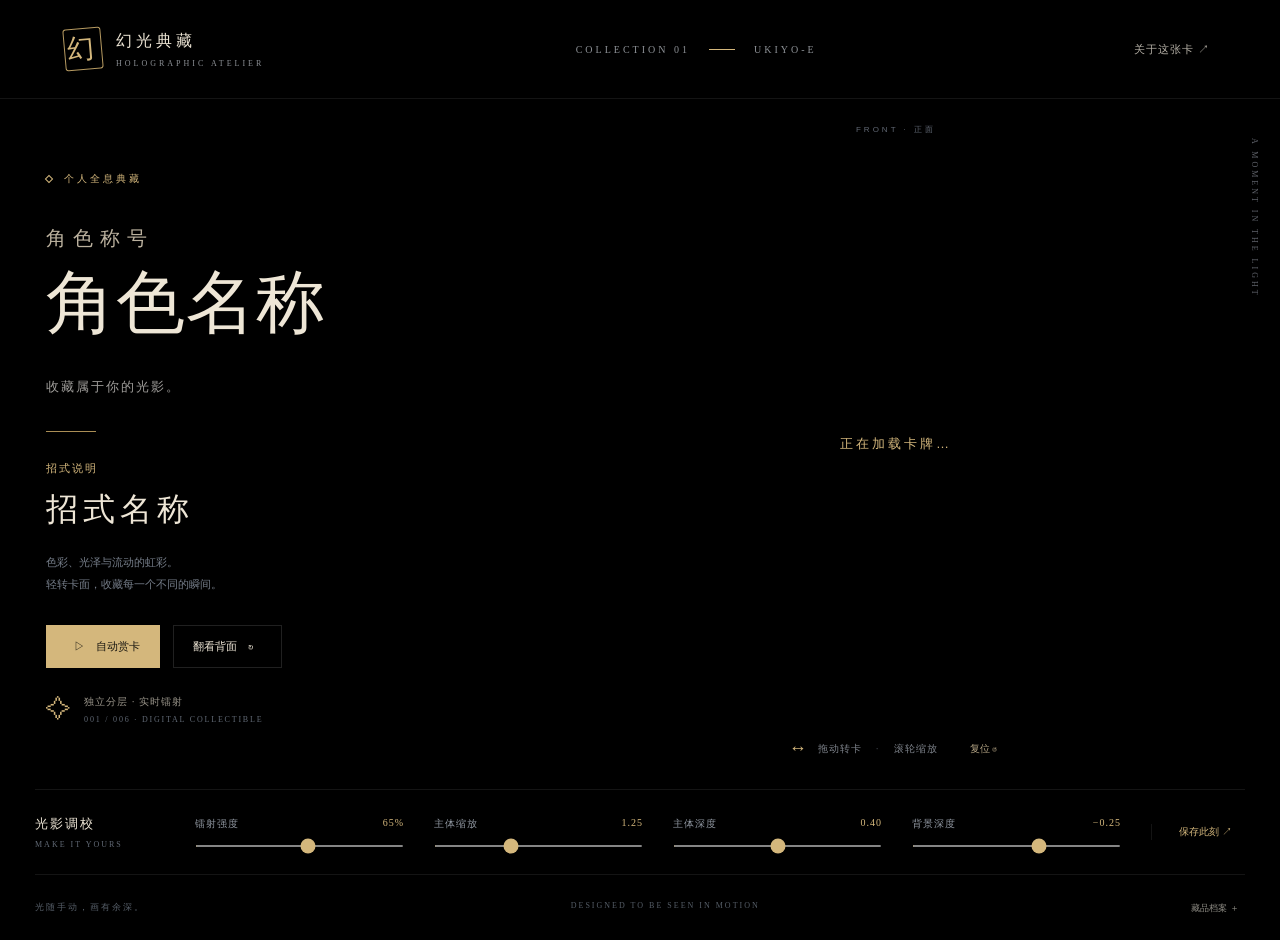
==== web/index.html @ aa16ed43 "Redesign im.kimx.info as holographic card" ====
<!doctype html>
<html lang="zh-CN">
<head><meta charset="utf-8"><meta name="viewport" content="width=device-width,initial-scale=1"><meta name="theme-color" content="#090d13"><title>幻光典藏 · 交互卡牌</title><link rel="stylesheet" href="./style.css"><script type="importmap">{"imports":{"three":"./node_modules/three/build/three.module.js","three/addons/":"./node_modules/three/examples/jsm/"}}</script></head>
<body>
<header><a class="brand" href="./" aria-label="幻光典藏首页"><span class="seal">幻</span><span>幻光典藏<small>HOLOGRAPHIC ATELIER</small></span></a><span class="edition">COLLECTION 01 <i></i> UKIYO-E</span><button id="soundless" class="top-note" type="button">关于这张卡 ↗</button></header>
<main>
<section class="story"><p class="eyebrow"><span></span><span id="collection">个人全息典藏</span></p><p id="subtitle" class="subheading">角色称号</p><h1 id="card-title">角色名称</h1><p id="description" class="description">收藏属于你的光影。</p><div class="rule"></div><p id="tagline" class="technique-label">招式说明</p><h2 id="technique">招式名称</h2><p class="craft">色彩、光泽与流动的虹彩。<br>轻转卡面，收藏每一个不同的瞬间。</p><div class="actions"><button id="auto" class="primary" type="button" aria-pressed="false"><span>▷</span> 自动赏卡</button><button id="flip" type="button">翻看背面 <span>↻</span></button></div><div class="collectible"><span>✧</span><div>独立分层 · 实时镭射<small id="edition">001 / 006 · DIGITAL COLLECTIBLE</small></div></div></section>
<section class="display" aria-label="交互式全息卡牌"><div class="orbit orbit-one"></div><div class="orbit orbit-two"></div><span class="display-label">A MOMENT IN THE LIGHT</span><div id="stage" tabindex="0" role="img" aria-label="可交互三维卡牌。拖动旋转，方向键微调，F 翻面，R 复位。"><div id="loading" role="status">正在加载卡牌…</div></div><div class="stage-hint"><span>↔</span> 拖动转卡 <b>·</b> 滚轮缩放 <button id="reset" type="button" aria-label="恢复默认视角">复位 ↺</button></div><p id="view-label" class="view-label">FRONT · 正面</p></section>
</main>
<section class="controls" aria-label="卡牌效果控制"><div class="control-heading"><span>光影调校</span><small>MAKE IT YOURS</small></div><label>镭射强度 <output id="foil-value">65%</output><input id="foil" type="range" min="0" max="1.2" step="0.01" value="0.65"></label><label>主体缩放 <output id="scale-value">1.25</output><input id="scale" type="range" min="1" max="1.7" step="0.01" value="1.25"></label><label>主体深度 <output id="depth-value">0.40</output><input id="depth" type="range" min="0" max="0.8" step="0.01" value="0.4"></label><label>背景深度 <output id="bg-depth-value">−0.25</output><input id="bg-depth" type="range" min="-0.65" max="0" step="0.01" value="-0.25"></label><button id="save" class="save" type="button">保存此刻 ↗</button></section>
<footer><span>光随手动，画有余深。</span><span>DESIGNED TO BE SEEN IN MOTION</span><button id="details" type="button">藏品档案 ＋</button></footer>
<dialog id="about"><button class="close" type="button" aria-label="关闭">×</button><p class="eyebrow">COLLECTIBLE NOTES</p><h2>一张卡，不止一个角度。</h2><p>卡牌模型从 Blender 导出。主体、文字、背景和线描分别参与实时合成，让光泽和景深随视角变化。</p><p>拖动或方向键转动；F 翻面；R 复位。滑杆调整只影响当前预览，刷新后恢复默认值。</p><p class="fine">网页使用实时材质重建镭射效果，与 Blender 离线渲染会有细节差异。</p></dialog>
<script type="module" src="./app.js"></script>
</body></html>
---- web/style.css ----
@charset "UTF-8";
:root{--bg:#000000;--panel:#0f141b;--gold:#d4b77c;--ink:#eee6d6;--muted:#8d9196;--line:#ffffff14;color-scheme:dark;font-family:"Microsoft YaHei","PingFang SC",sans-serif;font-synthesis:none}*{box-sizing:border-box}body{margin:0;background:var(--bg);color:var(--ink)}button,a,input{-webkit-tap-highlight-color:transparent}button{font:inherit;color:inherit;cursor:pointer}button:focus-visible,a:focus-visible,#stage:focus-visible{outline:2px solid var(--gold);outline-offset:6px}button{background:none;border:0}header{height:99px;max-width:1460px;margin:auto;padding:0 5%;display:flex;align-items:center;justify-content:space-between;border-bottom:1px solid var(--line)}.brand{display:flex;align-items:center;gap:14px;text-decoration:none;color:var(--ink);letter-spacing:4px;font-size:16px}.brand small{display:block;font:8px Georgia,serif;letter-spacing:3px;margin-top:7px;color:var(--muted)}.seal{border:1px solid #b69a61;display:grid;place-items:center;width:38px;height:42px;font:27px "KaiTi","STKaiti",serif;color:var(--gold);border-radius:3px;transform:rotate(-5deg)}.edition{font:10px Georgia,serif;letter-spacing:3px;color:var(--muted);display:flex;gap:19px;align-items:center}.edition i{width:26px;height:1px;background:var(--gold)}.top-note{font-size:11px;color:#b6b1a7;letter-spacing:1px}main{max-width:1360px;margin:0 auto;display:grid;grid-template-columns:40% 60%;min-height:690px;position:relative}.story{padding:63px 0 35px 9%;z-index:1}.eyebrow{font-size:10px;letter-spacing:3px;color:var(--gold);display:flex;gap:12px;align-items:center}.eyebrow>span:first-child{width:6px;height:6px;display:inline-block;border:1px solid var(--gold);transform:rotate(45deg)}.subheading{font-family:"KaiTi","STKaiti",serif;color:#bbb19e;font-size:20px;margin:39px 0 4px;letter-spacing:7px}h1{font-family:"KaiTi","STKaiti","Songti SC",serif;font-weight:400;font-size:clamp(50px,5.4vw,82px);letter-spacing:1px;margin:0 0 23px;white-space:nowrap}.description{font-size:13px;line-height:2.2;color:#9e9c99;letter-spacing:2px;max-width:290px}.rule{width:50px;height:1px;background:#aa8e55;margin:29px 0}.technique-label{font-size:11px;color:var(--gold);letter-spacing:2px}h2{font-family:"KaiTi","STKaiti",serif;font-weight:400;letter-spacing:5px;font-size:32px;margin:12px 0}.craft{font-size:11px;line-height:2;color:#757d89;margin-top:19px}.actions{display:flex;gap:13px;margin-top:30px;align-items:center}.actions button{font-size:11px;padding:13px 19px;border:1px solid #ffffff20;transition:background .2s,color .2s}.actions .primary{background:var(--gold);color:#17150f;border-color:var(--gold)}.actions .primary[aria-pressed=true]{background:#8c7443;color:white}.actions button:hover{border-color:var(--gold)}.actions span{margin:0 8px}.collectible{display:flex;align-items:center;gap:12px;margin-top:27px;font-size:10px;color:#999489;letter-spacing:1px}.collectible>span{font-size:25px;color:var(--gold)}.collectible small{display:block;margin-top:6px;color:#616975;font:8px Georgia,serif;letter-spacing:1.8px}.display{position:relative;min-width:0;display:flex;align-items:center;justify-content:center;flex-direction:column;isolation:isolate;overflow:hidden}.display-label{position:absolute;right:21px;top:39px;font:8px Georgia,serif;letter-spacing:3px;color:#5f626a;writing-mode:vertical-rl}.orbit{display:none}#stage{width:100%;height:625px;position:relative;touch-action:none;cursor:grab}#stage:active{cursor:grabbing}#stage canvas{display:block;width:100%;height:100%}#loading{position:absolute;inset:0;display:grid;place-items:center;color:var(--gold);font-size:13px;letter-spacing:3px;padding:30px;text-align:center;white-space:pre-wrap}.stage-hint{display:flex;align-items:center;gap:10px;position:absolute;bottom:30px;color:#7d828a;font-size:10px;letter-spacing:1px}.stage-hint>span{font-size:18px;color:var(--gold)}.stage-hint b{font-weight:normal;color:#40454d;margin:0 4px}.stage-hint button{margin-left:16px;font-size:10px;color:#b3a383}.view-label{position:absolute;top:17px;left:50%;transform:translateX(-50%);font-size:8px;letter-spacing:3px;color:#606773}.controls{max-width:1210px;margin:0 auto 26px;display:flex;gap:30px;align-items:center;border-top:1px solid var(--line);border-bottom:1px solid var(--line);padding:25px 0}.control-heading{min-width:130px;font-size:13px;letter-spacing:2px}.control-heading small{display:block;font:8px Georgia,serif;color:#616975;letter-spacing:2px;margin-top:7px}.controls label{flex:1;min-width:90px;font-size:10px;color:#9198a2;letter-spacing:1px}.controls output{float:right;font:10px Georgia,serif;color:var(--gold)}input[type=range]{display:block;width:100%;margin:14px 0 0;height:2px;accent-color:var(--gold);cursor:pointer}.save{font-size:10px;min-width:94px;color:var(--gold);padding-left:20px;border-left:1px solid var(--line)}footer{max-width:1210px;margin:0 auto;display:flex;justify-content:space-between;font-size:9px;letter-spacing:2px;color:#555d67;padding-bottom:24px}footer span:nth-child(2){font:8px Georgia,serif;letter-spacing:2px}footer button{font-size:9px;color:#8e8c84}dialog{max-width:470px;border:1px solid #8f76434d;background:#10151d;padding:42px;color:var(--ink);line-height:1.9}dialog::backdrop{background:#000b;backdrop-filter:blur(7px)}dialog h2{font-size:26px;letter-spacing:1px}dialog p{font-size:12px;color:#a5a6a9}dialog .fine{font-size:10px;color:#737b86}.close{position:absolute;right:17px;top:9px;font-size:26px;color:var(--gold)}@media(min-width:1500px){main{min-height:760px}#stage{height:710px}.story{padding-top:86px}}@media(max-width:1100px){.controls,footer{margin-left:5%;margin-right:5%}.controls{gap:20px}main{grid-template-columns:39% 61%}h1{font-size:58px}.story{padding-left:13%;padding-top:65px}.controls .control-heading{min-width:95px}.display-label{right:7px}.actions button{padding:11px 13px}.actions span{margin:0 3px}}@media(max-width:760px){header{height:78px;padding:0 6%}.edition{display:none}.brand{font-size:13px}.brand small{font-size:7px}.top-note{font-size:10px}main{display:flex;flex-direction:column;min-height:auto}.story{padding:35px 7% 0}.subheading{margin:22px 0 4px;font-size:17px}h1{font-size:58px;margin-bottom:12px}.description{font-size:12px;line-height:1.8;margin:0}.story .rule,.story .technique-label,.story h2,.story .craft,.collectible{display:none}.actions{position:relative;margin-top:23px}.display{height:620px;margin-top:5px}#stage{height:570px}.stage-hint{bottom:14px}.view-label{top:8px}.display-label{top:47px;right:18px}.controls{display:grid;grid-template-columns:1fr 1fr;gap:27px;padding:24px 0;margin-top:8px}.control-heading{grid-column:1/-1}.control-heading small{display:inline;margin-left:12px}.save{grid-column:1/-1;text-align:left;padding:10px 0;border-left:0;border-top:1px solid var(--line)}footer span:nth-child(2){display:none}footer{line-height:2}}@media(prefers-reduced-motion:reduce){*{scroll-behavior:auto!important;transition:none!important}}
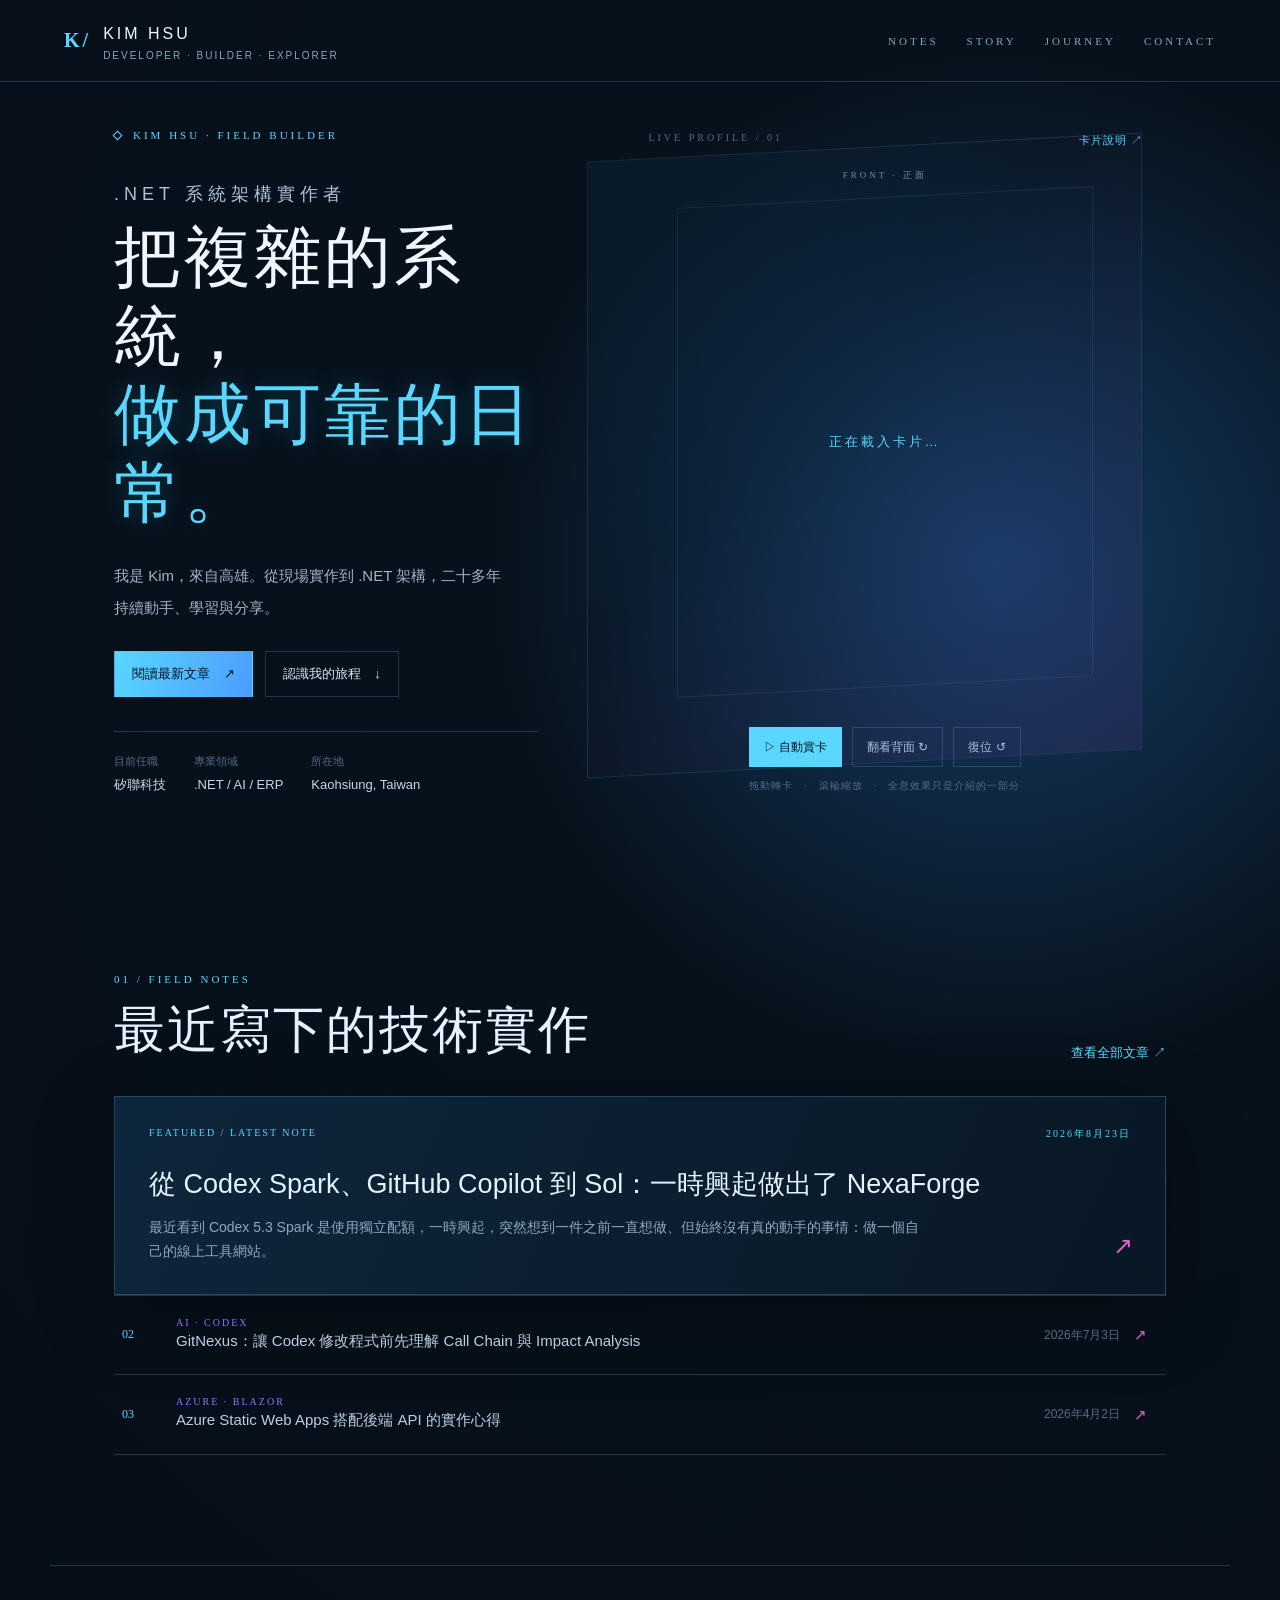
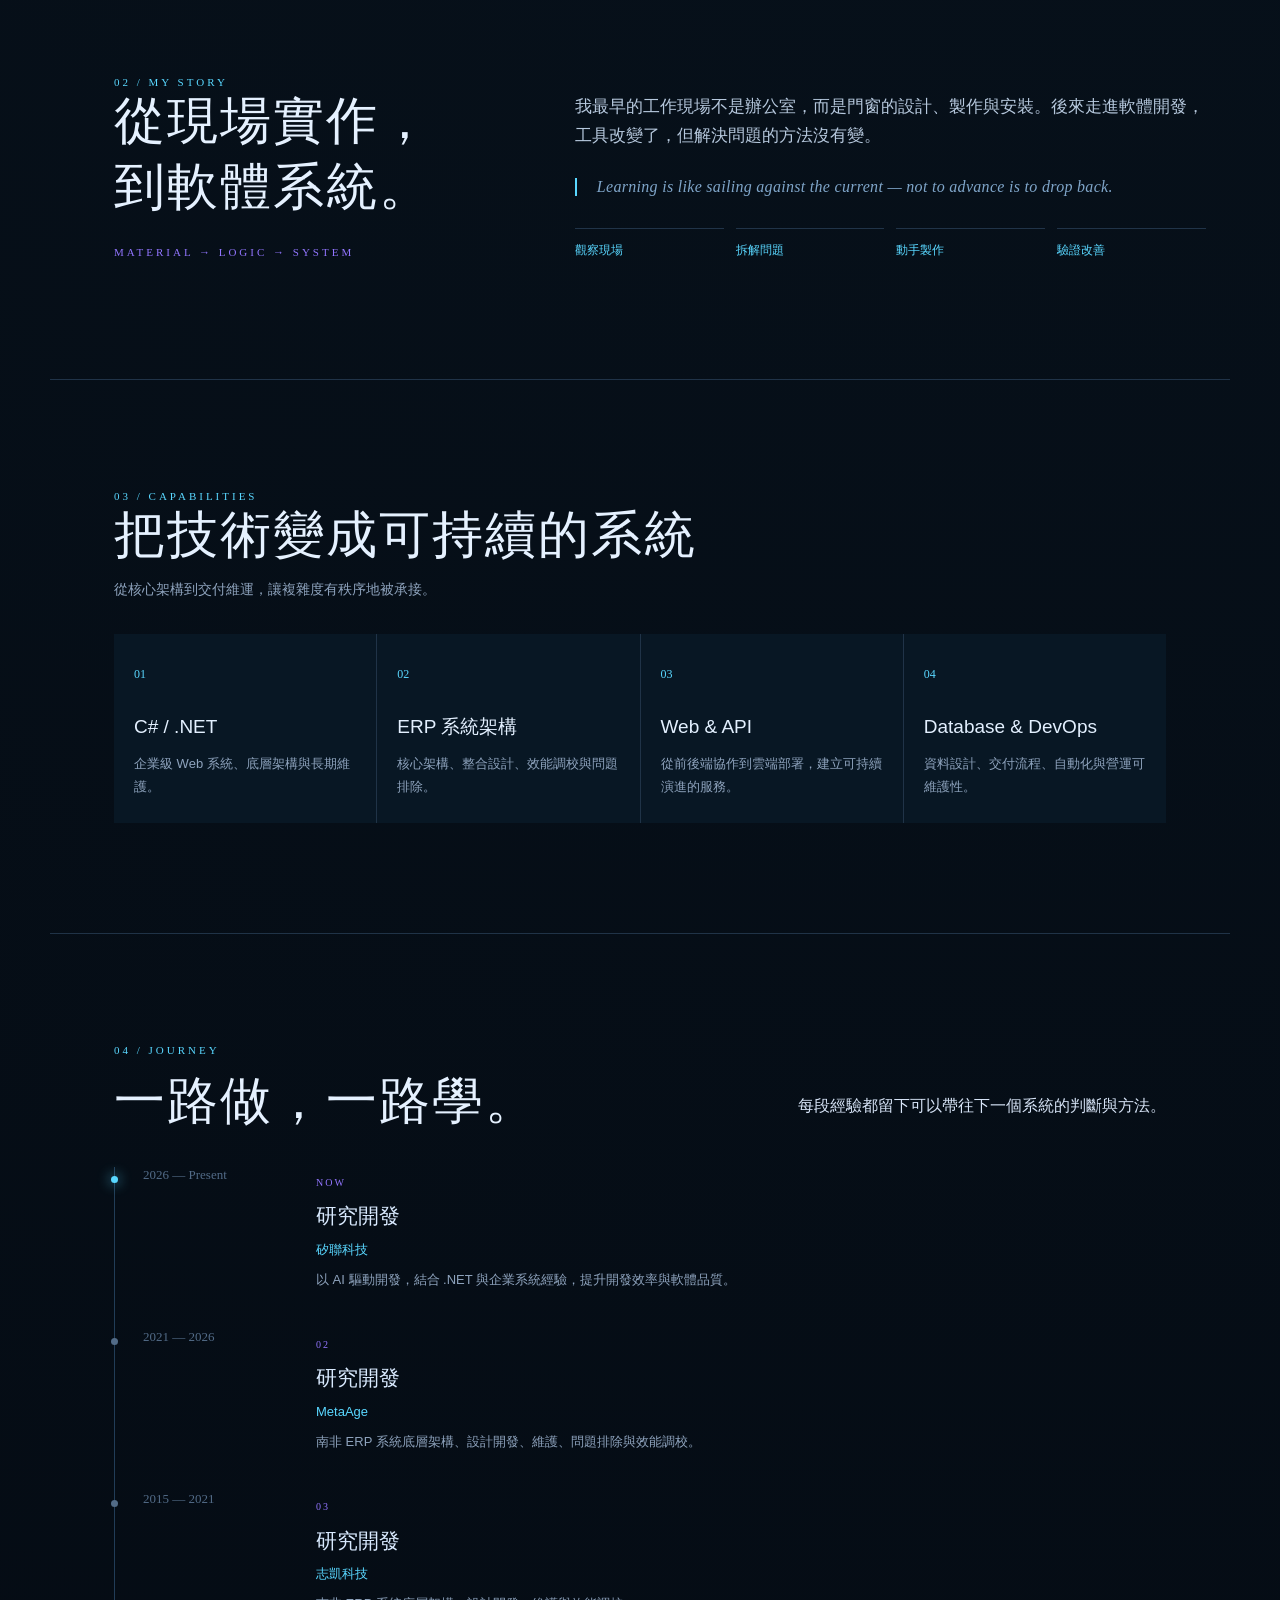
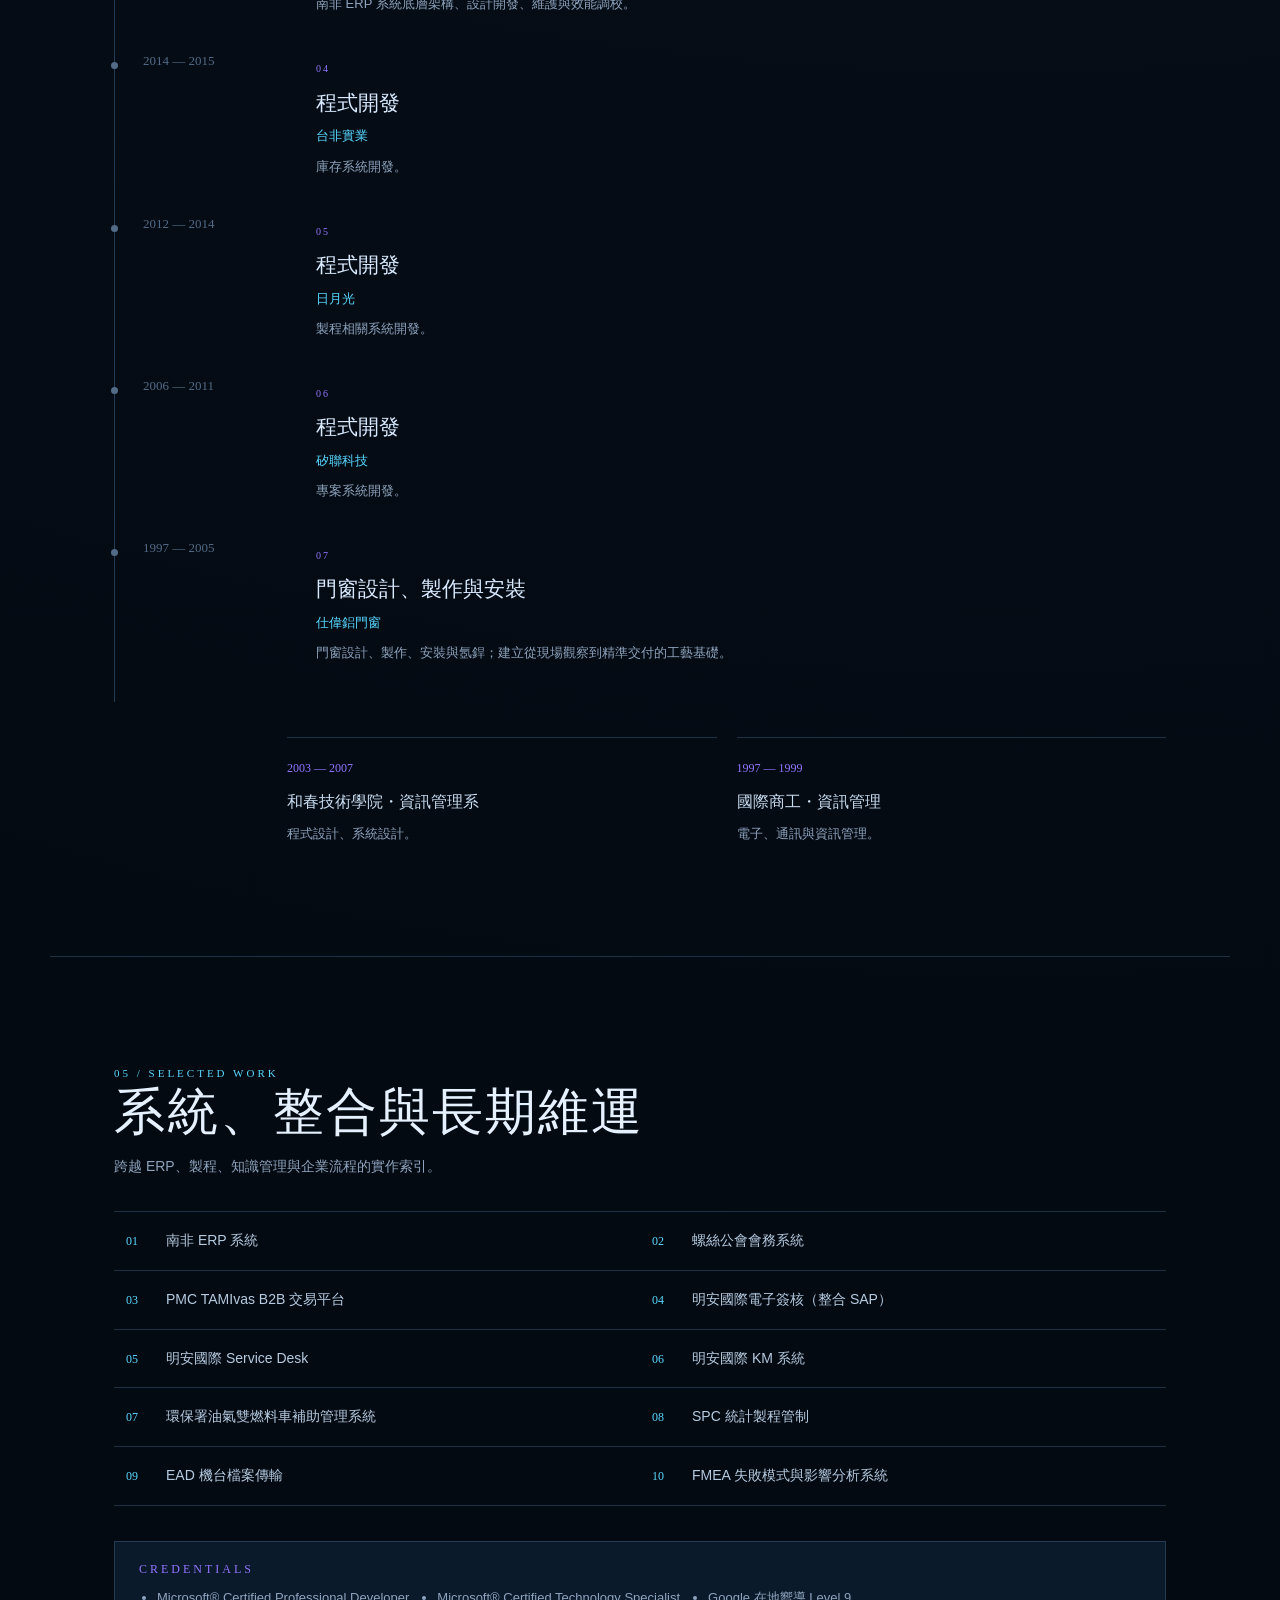
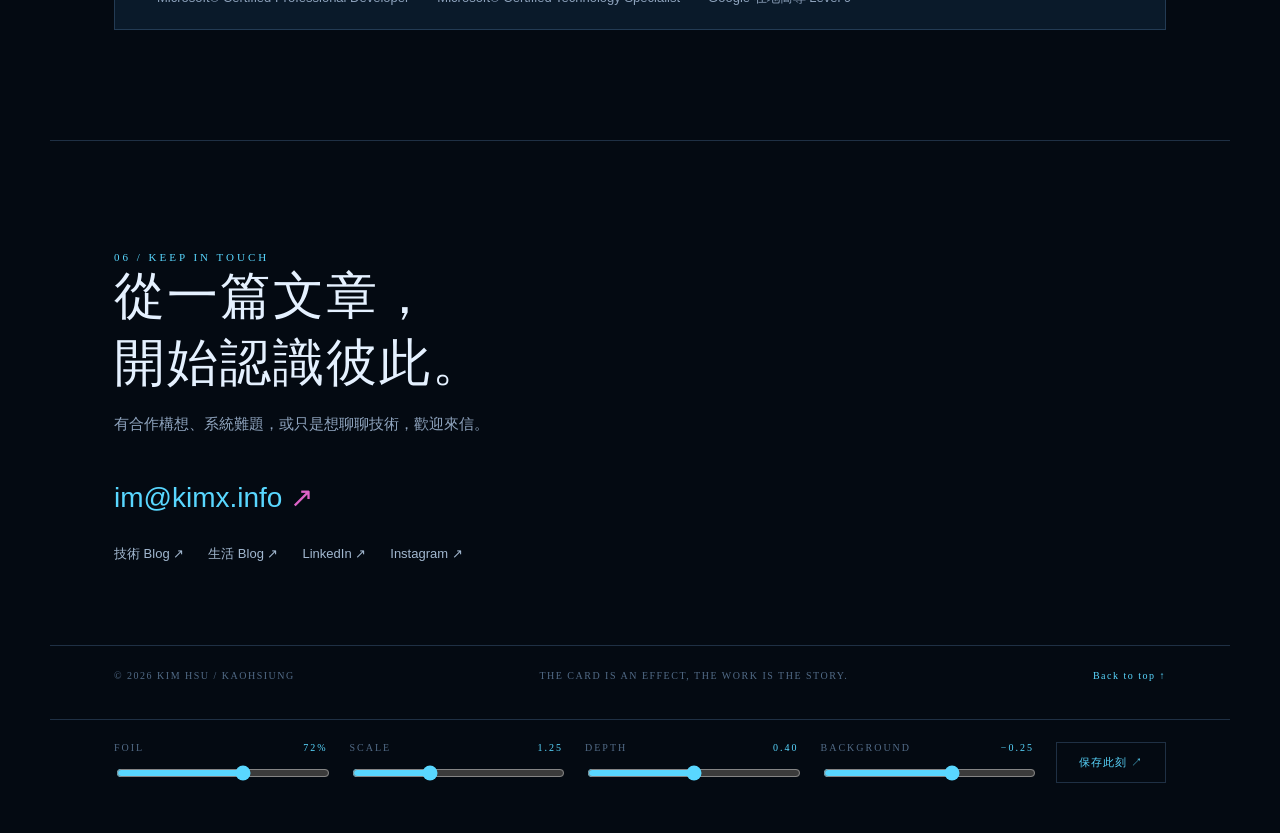
==== commit b7c26185: "Refocus site on Kim Hsu portfolio" ====
--- a/web/index.html
+++ b/web/index.html
@@ -1,14 +1,63 @@
 <!doctype html>
-<html lang="zh-CN">
-<head><meta charset="utf-8"><meta name="viewport" content="width=device-width,initial-scale=1"><meta name="theme-color" content="#090d13"><title>幻光典藏 · 交互卡牌</title><link rel="stylesheet" href="./style.css"><script type="importmap">{"imports":{"three":"./node_modules/three/build/three.module.js","three/addons/":"./node_modules/three/examples/jsm/"}}</script></head>
+<html lang="zh-Hant">
+<head>
+  <meta charset="utf-8">
+  <meta name="viewport" content="width=device-width,initial-scale=1">
+  <meta name="theme-color" content="#07111b">
+  <meta name="description" content="從現場實作到 .NET 架構：Kim Hsu 的技術實作、系統經驗與最新文章。">
+  <title>Kim Hsu｜.NET 開發者與系統架構實作者</title>
+  <link rel="icon" href="./favicon.svg" type="image/svg+xml">
+  <link rel="stylesheet" href="./style.css">
+  <script type="importmap">{"imports":{"three":"./node_modules/three/build/three.module.js","three/addons/":"./node_modules/three/examples/jsm/"}}</script>
+</head>
 <body>
-<header><a class="brand" href="./" aria-label="幻光典藏首页"><span class="seal">幻</span><span>幻光典藏<small>HOLOGRAPHIC ATELIER</small></span></a><span class="edition">COLLECTION 01 <i></i> UKIYO-E</span><button id="soundless" class="top-note" type="button">关于这张卡 ↗</button></header>
-<main>
-<section class="story"><p class="eyebrow"><span></span><span id="collection">个人全息典藏</span></p><p id="subtitle" class="subheading">角色称号</p><h1 id="card-title">角色名称</h1><p id="description" class="description">收藏属于你的光影。</p><div class="rule"></div><p id="tagline" class="technique-label">招式说明</p><h2 id="technique">招式名称</h2><p class="craft">色彩、光泽与流动的虹彩。<br>轻转卡面，收藏每一个不同的瞬间。</p><div class="actions"><button id="auto" class="primary" type="button" aria-pressed="false"><span>▷</span> 自动赏卡</button><button id="flip" type="button">翻看背面 <span>↻</span></button></div><div class="collectible"><span>✧</span><div>独立分层 · 实时镭射<small id="edition">001 / 006 · DIGITAL COLLECTIBLE</small></div></div></section>
-<section class="display" aria-label="交互式全息卡牌"><div class="orbit orbit-one"></div><div class="orbit orbit-two"></div><span class="display-label">A MOMENT IN THE LIGHT</span><div id="stage" tabindex="0" role="img" aria-label="可交互三维卡牌。拖动旋转，方向键微调，F 翻面，R 复位。"><div id="loading" role="status">正在加载卡牌…</div></div><div class="stage-hint"><span>↔</span> 拖动转卡 <b>·</b> 滚轮缩放 <button id="reset" type="button" aria-label="恢复默认视角">复位 ↺</button></div><p id="view-label" class="view-label">FRONT · 正面</p></section>
-</main>
-<section class="controls" aria-label="卡牌效果控制"><div class="control-heading"><span>光影调校</span><small>MAKE IT YOURS</small></div><label>镭射强度 <output id="foil-value">65%</output><input id="foil" type="range" min="0" max="1.2" step="0.01" value="0.65"></label><label>主体缩放 <output id="scale-value">1.25</output><input id="scale" type="range" min="1" max="1.7" step="0.01" value="1.25"></label><label>主体深度 <output id="depth-value">0.40</output><input id="depth" type="range" min="0" max="0.8" step="0.01" value="0.4"></label><label>背景深度 <output id="bg-depth-value">−0.25</output><input id="bg-depth" type="range" min="-0.65" max="0" step="0.01" value="-0.25"></label><button id="save" class="save" type="button">保存此刻 ↗</button></section>
-<footer><span>光随手动，画有余深。</span><span>DESIGNED TO BE SEEN IN MOTION</span><button id="details" type="button">藏品档案 ＋</button></footer>
-<dialog id="about"><button class="close" type="button" aria-label="关闭">×</button><p class="eyebrow">COLLECTIBLE NOTES</p><h2>一张卡，不止一个角度。</h2><p>卡牌模型从 Blender 导出。主体、文字、背景和线描分别参与实时合成，让光泽和景深随视角变化。</p><p>拖动或方向键转动；F 翻面；R 复位。滑杆调整只影响当前预览，刷新后恢复默认值。</p><p class="fine">网页使用实时材质重建镭射效果，与 Blender 离线渲染会有细节差异。</p></dialog>
-<script type="module" src="./app.js"></script>
-</body></html>
+  <a class="skip-link" href="#main-content">跳至主要內容</a>
+  <header class="site-header">
+    <a class="brand" href="#top" aria-label="Kim Hsu 首頁"><b>K/</b><span>KIM HSU<small>DEVELOPER · BUILDER · EXPLORER</small></span></a>
+    <nav aria-label="主要導覽"><a href="#notes">NOTES</a><a href="#story">STORY</a><a href="#journey">JOURNEY</a><a href="#contact">CONTACT</a></nav>
+  </header>
+
+  <main id="main-content">
+    <section class="hero section-shell" id="top">
+      <div class="hero-copy">
+        <p class="eyebrow"><span></span><span id="collection">KIM HSU · FIELD BUILDER</span></p>
+        <p id="subtitle" class="hero-kicker">.NET 系統架構實作者</p>
+        <h1 id="card-title">把複雜的系統，<em>做成可靠的日常。</em></h1>
+        <p id="description" class="hero-intro">我是 Kim，來自高雄。從現場實作到 .NET 架構，二十多年持續動手、學習與分享。</p>
+        <div class="hero-actions"><a class="button button-primary" href="#notes">閱讀最新文章 <span>↗</span></a><a class="button button-secondary" href="#story">認識我的旅程 <span>↓</span></a></div>
+        <dl class="profile-facts" aria-label="個人概況"><div><dt>目前任職</dt><dd>矽聯科技</dd></div><div><dt>專業領域</dt><dd>.NET / AI / ERP</dd></div><div><dt>所在地</dt><dd>Kaohsiung, Taiwan</dd></div></dl>
+      </div>
+      <div class="hero-card-wrap">
+        <div class="card-caption"><span>LIVE PROFILE / 01</span><button id="soundless" type="button">卡片說明 ↗</button></div>
+        <section class="card-display" aria-label="Kim Hsu 互動全息卡片">
+          <div id="stage" tabindex="0" role="img" aria-label="可互動三維全息卡。拖動旋轉，方向鍵微調，F 翻面，R 復位。"><div id="loading" role="status">正在載入卡片…</div></div>
+          <p id="view-label" class="view-label">FRONT · 正面</p>
+        </section>
+        <div class="card-tools"><button id="auto" class="tool-primary" type="button" aria-pressed="false"><span>▷</span> 自動賞卡</button><button id="flip" type="button">翻看背面 <span>↻</span></button><button id="reset" type="button" aria-label="恢復預設視角">復位 ↺</button></div>
+        <p class="card-hint">拖動轉卡　·　滾輪縮放　·　全息效果只是介紹的一部分</p>
+      </div>
+    </section>
+
+    <section class="notes section-shell" id="notes">
+      <div class="section-heading"><p class="eyebrow">01 / FIELD NOTES</p><h2>最近寫下的技術實作</h2><a href="https://note.kimx.info/" target="_blank" rel="noreferrer">查看全部文章 ↗</a></div>
+      <article class="featured-note"><a href="https://note.kimx.info/2026/08/codex-sparkgithub-copilot-sol-nexaforge.html" target="_blank" rel="noreferrer"><div><span>FEATURED / LATEST NOTE</span><time>2026年8月23日</time></div><h3>從 Codex Spark、GitHub Copilot 到 Sol：一時興起做出了 NexaForge</h3><p>最近看到 Codex 5.3 Spark 是使用獨立配額，一時興起，突然想到一件之前一直想做、但始終沒有真的動手的事情：做一個自己的線上工具網站。</p><span class="article-arrow">↗</span></a></article>
+      <div class="article-list"><a href="https://note.kimx.info/2026/07/gitnexus-codex-call-chain-impact.html" target="_blank" rel="noreferrer"><b>02</b><span><small>ai · codex</small>GitNexus：讓 Codex 修改程式前先理解 Call Chain 與 Impact Analysis</span><time>2026年7月3日</time><i>↗</i></a><a href="https://note.kimx.info/2026/04/azure-static-web-apps-api.html" target="_blank" rel="noreferrer"><b>03</b><span><small>Azure · blazor</small>Azure Static Web Apps 搭配後端 API 的實作心得</span><time>2026年4月2日</time><i>↗</i></a></div>
+    </section>
+
+    <section class="story section-shell" id="story"><div class="story-heading"><p class="eyebrow">02 / MY STORY</p><h2>從現場實作，<br>到軟體系統。</h2><p>MATERIAL → LOGIC → SYSTEM</p></div><div class="story-copy"><p>我最早的工作現場不是辦公室，而是門窗的設計、製作與安裝。後來走進軟體開發，工具改變了，但解決問題的方法沒有變。</p><blockquote>Learning is like sailing against the current — not to advance is to drop back.</blockquote><ol><li>觀察現場</li><li>拆解問題</li><li>動手製作</li><li>驗證改善</li></ol></div></section>
+
+    <section class="capabilities section-shell"><div class="section-heading wide"><p class="eyebrow">03 / CAPABILITIES</p><h2>把技術變成可持續的系統</h2><p>從核心架構到交付維運，讓複雜度有秩序地被承接。</p></div><div class="capability-grid"><article><b>01</b><h3>C# / .NET</h3><p>企業級 Web 系統、底層架構與長期維護。</p></article><article><b>02</b><h3>ERP 系統架構</h3><p>核心架構、整合設計、效能調校與問題排除。</p></article><article><b>03</b><h3>Web &amp; API</h3><p>從前後端協作到雲端部署，建立可持續演進的服務。</p></article><article><b>04</b><h3>Database &amp; DevOps</h3><p>資料設計、交付流程、自動化與營運可維護性。</p></article></div></section>
+
+    <section class="journey section-shell" id="journey"><div class="section-heading"><p class="eyebrow">04 / JOURNEY</p><h2>一路做，一路學。</h2><p>每段經驗都留下可以帶往下一個系統的判斷與方法。</p></div><ol class="timeline"><li class="current"><time>2026 — Present</time><div><small>NOW</small><h3>研究開發</h3><strong>矽聯科技</strong><p>以 AI 驅動開發，結合 .NET 與企業系統經驗，提升開發效率與軟體品質。</p></div></li><li><time>2021 — 2026</time><div><small>02</small><h3>研究開發</h3><strong>MetaAge</strong><p>南非 ERP 系統底層架構、設計開發、維護、問題排除與效能調校。</p></div></li><li><time>2015 — 2021</time><div><small>03</small><h3>研究開發</h3><strong>志凱科技</strong><p>南非 ERP 系統底層架構、設計開發、維護與效能調校。</p></div></li><li><time>2014 — 2015</time><div><small>04</small><h3>程式開發</h3><strong>台非實業</strong><p>庫存系統開發。</p></div></li><li><time>2012 — 2014</time><div><small>05</small><h3>程式開發</h3><strong>日月光</strong><p>製程相關系統開發。</p></div></li><li><time>2006 — 2011</time><div><small>06</small><h3>程式開發</h3><strong>矽聯科技</strong><p>專案系統開發。</p></div></li><li><time>1997 — 2005</time><div><small>07</small><h3>門窗設計、製作與安裝</h3><strong>仕偉鋁門窗</strong><p>門窗設計、製作、安裝與氬銲；建立從現場觀察到精準交付的工藝基礎。</p></div></li></ol><div class="education"><article><span>2003 — 2007</span><h3>和春技術學院・資訊管理系</h3><p>程式設計、系統設計。</p></article><article><span>1997 — 1999</span><h3>國際商工・資訊管理</h3><p>電子、通訊與資訊管理。</p></article></div></section>
+
+    <section class="work section-shell"><div class="section-heading wide"><p class="eyebrow">05 / SELECTED WORK</p><h2>系統、整合與長期維運</h2><p>跨越 ERP、製程、知識管理與企業流程的實作索引。</p></div><ul class="project-grid"><li><b>01</b>南非 ERP 系統</li><li><b>02</b>螺絲公會會務系統</li><li><b>03</b>PMC TAMIvas B2B 交易平台</li><li><b>04</b>明安國際電子簽核（整合 SAP）</li><li><b>05</b>明安國際 Service Desk</li><li><b>06</b>明安國際 KM 系統</li><li><b>07</b>環保署油氣雙燃料車補助管理系統</li><li><b>08</b>SPC 統計製程管制</li><li><b>09</b>EAD 機台檔案傳輸</li><li><b>10</b>FMEA 失敗模式與影響分析系統</li></ul><aside class="credentials"><h3>Credentials</h3><ul><li>Microsoft® Certified Professional Developer</li><li>Microsoft® Certified Technology Specialist</li><li>Google 在地嚮導 Level 9</li></ul></aside></section>
+
+    <section class="contact section-shell" id="contact"><p class="eyebrow">06 / KEEP IN TOUCH</p><h2>從一篇文章，<br>開始認識彼此。</h2><p>有合作構想、系統難題，或只是想聊聊技術，歡迎來信。</p><a class="email-link" href="mailto:im@kimx.info">im@kimx.info <span>↗</span></a><div class="contact-links"><a href="https://note.kimx.info/" target="_blank" rel="noreferrer">技術 Blog ↗</a><a href="https://life.kimx.info/" target="_blank" rel="noreferrer">生活 Blog ↗</a><a href="https://www.linkedin.com/in/kimxinfo/" target="_blank" rel="noreferrer">LinkedIn ↗</a><a href="https://www.instagram.com/kimxinfo/" target="_blank" rel="noreferrer">Instagram ↗</a></div></section>
+  </main>
+  <footer class="site-footer"><span>© 2026 KIM HSU / KAOHSIUNG</span><span>THE CARD IS AN EFFECT, THE WORK IS THE STORY.</span><a href="#top">Back to top ↑</a></footer>
+
+  <section class="card-controls" aria-label="全息卡效果控制"><label>FOIL <output id="foil-value">72%</output><input id="foil" type="range" min="0" max="1.2" step="0.01" value="0.72"></label><label>SCALE <output id="scale-value">1.25</output><input id="scale" type="range" min="1" max="1.7" step="0.01" value="1.25"></label><label>DEPTH <output id="depth-value">0.40</output><input id="depth" type="range" min="0" max="0.8" step="0.01" value="0.4"></label><label>BACKGROUND <output id="bg-depth-value">−0.25</output><input id="bg-depth" type="range" min="-0.65" max="0" step="0.01" value="-0.25"></label><button id="save" type="button">保存此刻 ↗</button></section>
+  <dialog id="about"><button class="close" type="button" aria-label="關閉">×</button><p class="eyebrow">ABOUT THE EFFECT</p><h2>卡片是效果，作品才是主體。</h2><p>這張互動全息卡把 Kim 的形象、工程線稿與技術語彙做成一個可以旋轉的視覺入口；網站真正要介紹的，是從現場實作一路走到 .NET、AI 與企業系統的經驗。</p><p>拖動卡面或使用方向鍵轉動；F 翻面；R 復位。滑桿只調整卡片效果，不改變個人介紹內容。</p></dialog>
+  <script type="module" src="./app.js"></script>
+</body>
+</html>
--- a/web/style.css
+++ b/web/style.css
@@ -1,3 +1,2 @@
 @charset "UTF-8";
-:root{--bg:#000000;--panel:#0f141b;--gold:#d4b77c;--ink:#eee6d6;--muted:#8d9196;--line:#ffffff14;color-scheme:dark;font-family:"Microsoft YaHei","PingFang SC",sans-serif;font-synthesis:none}*{box-sizing:border-box}body{margin:0;background:var(--bg);color:var(--ink)}button,a,input{-webkit-tap-highlight-color:transparent}button{font:inherit;color:inherit;cursor:pointer}button:focus-visible,a:focus-visible,#stage:focus-visible{outline:2px solid var(--gold);outline-offset:6px}button{background:none;border:0}header{height:99px;max-width:1460px;margin:auto;padding:0 5%;display:flex;align-items:center;justify-content:space-between;border-bottom:1px solid var(--line)}.brand{display:flex;align-items:center;gap:14px;text-decoration:none;color:var(--ink);letter-spacing:4px;font-size:16px}.brand small{display:block;font:8px Georgia,serif;letter-spacing:3px;margin-top:7px;color:var(--muted)}.seal{border:1px solid #b69a61;display:grid;place-items:center;width:38px;height:42px;font:27px "KaiTi","STKaiti",serif;color:var(--gold);border-radius:3px;transform:rotate(-5deg)}.edition{font:10px Georgia,serif;letter-spacing:3px;color:var(--muted);display:flex;gap:19px;align-items:center}.edition i{width:26px;height:1px;background:var(--gold)}.top-note{font-size:11px;color:#b6b1a7;letter-spacing:1px}main{max-width:1360px;margin:0 auto;display:grid;grid-template-columns:40% 60%;min-height:690px;position:relative}.story{padding:63px 0 35px 9%;z-index:1}.eyebrow{font-size:10px;letter-spacing:3px;color:var(--gold);display:flex;gap:12px;align-items:center}.eyebrow>span:first-child{width:6px;height:6px;display:inline-block;border:1px solid var(--gold);transform:rotate(45deg)}.subheading{font-family:"KaiTi","STKaiti",serif;color:#bbb19e;font-size:20px;margin:39px 0 4px;letter-spacing:7px}h1{font-family:"KaiTi","STKaiti","Songti SC",serif;font-weight:400;font-size:clamp(50px,5.4vw,82px);letter-spacing:1px;margin:0 0 23px;white-space:nowrap}.description{font-size:13px;line-height:2.2;color:#9e9c99;letter-spacing:2px;max-width:290px}.rule{width:50px;height:1px;background:#aa8e55;margin:29px 0}.technique-label{font-size:11px;color:var(--gold);letter-spacing:2px}h2{font-family:"KaiTi","STKaiti",serif;font-weight:400;letter-spacing:5px;font-size:32px;margin:12px 0}.craft{font-size:11px;line-height:2;color:#757d89;margin-top:19px}.actions{display:flex;gap:13px;margin-top:30px;align-items:center}.actions button{font-size:11px;padding:13px 19px;border:1px solid #ffffff20;transition:background .2s,color .2s}.actions .primary{background:var(--gold);color:#17150f;border-color:var(--gold)}.actions .primary[aria-pressed=true]{background:#8c7443;color:white}.actions button:hover{border-color:var(--gold)}.actions span{margin:0 8px}.collectible{display:flex;align-items:center;gap:12px;margin-top:27px;font-size:10px;color:#999489;letter-spacing:1px}.collectible>span{font-size:25px;color:var(--gold)}.collectible small{display:block;margin-top:6px;color:#616975;font:8px Georgia,serif;letter-spacing:1.8px}.display{position:relative;min-width:0;display:flex;align-items:center;justify-content:center;flex-direction:column;isolation:isolate;overflow:hidden}.display-label{position:absolute;right:21px;top:39px;font:8px Georgia,serif;letter-spacing:3px;color:#5f626a;writing-mode:vertical-rl}.orbit{display:none}#stage{width:100%;height:625px;position:relative;touch-action:none;cursor:grab}#stage:active{cursor:grabbing}#stage canvas{display:block;width:100%;height:100%}#loading{position:absolute;inset:0;display:grid;place-items:center;color:var(--gold);font-size:13px;letter-spacing:3px;padding:30px;text-align:center;white-space:pre-wrap}.stage-hint{display:flex;align-items:center;gap:10px;position:absolute;bottom:30px;color:#7d828a;font-size:10px;letter-spacing:1px}.stage-hint>span{font-size:18px;color:var(--gold)}.stage-hint b{font-weight:normal;color:#40454d;margin:0 4px}.stage-hint button{margin-left:16px;font-size:10px;color:#b3a383}.view-label{position:absolute;top:17px;left:50%;transform:translateX(-50%);font-size:8px;letter-spacing:3px;color:#606773}.controls{max-width:1210px;margin:0 auto 26px;display:flex;gap:30px;align-items:center;border-top:1px solid var(--line);border-bottom:1px solid var(--line);padding:25px 0}.control-heading{min-width:130px;font-size:13px;letter-spacing:2px}.control-heading small{display:block;font:8px Georgia,serif;color:#616975;letter-spacing:2px;margin-top:7px}.controls label{flex:1;min-width:90px;font-size:10px;color:#9198a2;letter-spacing:1px}.controls output{float:right;font:10px Georgia,serif;color:var(--gold)}input[type=range]{display:block;width:100%;margin:14px 0 0;height:2px;accent-color:var(--gold);cursor:pointer}.save{font-size:10px;min-width:94px;color:var(--gold);padding-left:20px;border-left:1px solid var(--line)}footer{max-width:1210px;margin:0 auto;display:flex;justify-content:space-between;font-size:9px;letter-spacing:2px;color:#555d67;padding-bottom:24px}footer span:nth-child(2){font:8px Georgia,serif;letter-spacing:2px}footer button{font-size:9px;color:#8e8c84}dialog{max-width:470px;border:1px solid #8f76434d;background:#10151d;padding:42px;color:var(--ink);line-height:1.9}dialog::backdrop{background:#000b;backdrop-filter:blur(7px)}dialog h2{font-size:26px;letter-spacing:1px}dialog p{font-size:12px;color:#a5a6a9}dialog .fine{font-size:10px;color:#737b86}.close{position:absolute;right:17px;top:9px;font-size:26px;color:var(--gold)}@media(min-width:1500px){main{min-height:760px}#stage{height:710px}.story{padding-top:86px}}@media(max-width:1100px){.controls,footer{margin-left:5%;margin-right:5%}.controls{gap:20px}main{grid-template-columns:39% 61%}h1{font-size:58px}.story{padding-left:13%;padding-top:65px}.controls .control-heading{min-width:95px}.display-label{right:7px}.actions button{padding:11px 13px}.actions span{margin:0 3px}}@media(max-width:760px){header{height:78px;padding:0 6%}.edition{display:none}.brand{font-size:13px}.brand small{font-size:7px}.top-note{font-size:10px}main{display:flex;flex-direction:column;min-height:auto}.story{padding:35px 7% 0}.subheading{margin:22px 0 4px;font-size:17px}h1{font-size:58px;margin-bottom:12px}.description{font-size:12px;line-height:1.8;margin:0}.story .rule,.story .technique-label,.story h2,.story .craft,.collectible{display:none}.actions{position:relative;margin-top:23px}.display{height:620px;margin-top:5px}#stage{height:570px}.stage-hint{bottom:14px}.view-label{top:8px}.display-label{top:47px;right:18px}.controls{display:grid;grid-template-columns:1fr 1fr;gap:27px;padding:24px 0;margin-top:8px}.control-heading{grid-column:1/-1}.control-heading small{display:inline;margin-left:12px}.save{grid-column:1/-1;text-align:left;padding:10px 0;border-left:0;border-top:1px solid var(--line)}footer span:nth-child(2){display:none}footer{line-height:2}}@media(prefers-reduced-motion:reduce){*{scroll-behavior:auto!important;transition:none!important}}
-
+:root{--bg:#07111b;--bg-deep:#040a12;--panel:#0c1b2a;--ink:#d7e4f7;--muted:#8ea3bd;--faint:#526b87;--cyan:#59d7ff;--blue:#2f86ff;--violet:#9275ff;--pink:#dd63c7;--line:#5c89b54d;color-scheme:dark;font-family:"Noto Sans TC","Microsoft JhengHei",sans-serif;font-synthesis:none}*{box-sizing:border-box}html{scroll-behavior:smooth}body{margin:0;background:radial-gradient(circle at 78% 10%,#153b63 0,#07111b 32rem,var(--bg-deep) 75%);color:var(--ink);line-height:1.7}a{color:inherit}button,input{font:inherit}button{color:inherit;background:none;border:0;cursor:pointer}button:focus-visible,a:focus-visible,#stage:focus-visible{outline:2px solid var(--cyan);outline-offset:5px}.skip-link{position:absolute;left:1rem;top:-4rem;background:var(--cyan);color:#03101b;padding:.55rem 1rem;z-index:10}.skip-link:focus{top:1rem}.site-header{height:82px;max-width:1320px;margin:auto;padding:0 5%;display:flex;align-items:center;justify-content:space-between;border-bottom:1px solid var(--line)}.brand{display:flex;align-items:center;gap:12px;text-decoration:none;letter-spacing:3px;color:#eaf5ff}.brand b{font:700 20px Georgia;color:var(--cyan)}.brand small{display:block;color:var(--muted);font:10px "Noto Sans TC",sans-serif;letter-spacing:2px;margin-top:2px}.site-header nav{display:flex;gap:28px}.site-header nav a{text-decoration:none;font:11px Georgia,serif;letter-spacing:3px;color:var(--muted);transition:color .2s}.site-header nav a:hover{color:var(--cyan)}.section-shell{max-width:1180px;margin:0 auto;padding-left:5%;padding-right:5%}.hero{min-height:760px;display:grid;grid-template-columns:45% 55%;align-items:center;gap:0;padding-top:38px;padding-bottom:58px}.hero-copy{padding-right:48px}.eyebrow{display:flex;align-items:center;gap:12px;margin:0;color:var(--cyan);font:11px Georgia,serif;letter-spacing:3px}.eyebrow>span:first-child{width:7px;height:7px;border:1px solid var(--cyan);transform:rotate(45deg);display:inline-block}.hero-kicker{margin:38px 0 8px;color:#a9c4de;letter-spacing:5px;font-size:18px}.hero h1{font-size:clamp(48px,5.2vw,78px);font-weight:500;line-height:1.18;letter-spacing:3px;margin:0;color:#f0f6ff}.hero h1 em{display:block;font-style:normal;color:var(--cyan);text-shadow:0 0 24px #1dbbe84d}.hero-intro{max-width:390px;color:#a1b2c8;font-size:15px;line-height:2.1;margin:28px 0}.hero-actions{display:flex;gap:12px;margin:27px 0 34px}.button{padding:11px 17px;border:1px solid var(--line);font-size:13px;text-decoration:none;transition:.2s}.button-primary{background:linear-gradient(110deg,var(--cyan),#4b9cff);border-color:transparent;color:#04121e}.button-secondary:hover,.button-primary:hover{transform:translateY(-2px);border-color:var(--cyan)}.button span{margin-left:10px}.profile-facts{display:flex;gap:28px;margin:0;border-top:1px solid var(--line);padding-top:20px}.profile-facts div{min-width:0}.profile-facts dt{color:var(--faint);font-size:11px;margin-bottom:3px}.profile-facts dd{margin:0;color:#c7d7eb;font-size:13px}.hero-card-wrap{position:relative;min-width:0;padding:12px 0 0 16px}.hero-card-wrap:before{content:"";position:absolute;inset:4% 4% 6% 0;background:linear-gradient(135deg,#1a77bb18,transparent 40%,#9246c51f);border:1px solid #4e9bd226;transform:skewY(-3deg);pointer-events:none}.card-caption{display:flex;justify-content:space-between;color:var(--faint);font:10px Georgia,serif;letter-spacing:3px;padding:0 3% 8px 8%}.card-caption button{color:var(--cyan);font-size:11px;letter-spacing:1px}.card-display{height:570px;position:relative;display:flex;align-items:center;justify-content:center;overflow:hidden}.card-display:after{content:"";position:absolute;inset:7% 13%;border:1px solid #5ed9ff1a;pointer-events:none;transform:skewY(-3deg)}#stage{width:100%;height:540px;position:relative;touch-action:none;cursor:grab;z-index:1}#stage:active{cursor:grabbing}#stage canvas{display:block;width:100%;height:100%}#loading{position:absolute;inset:0;display:grid;place-items:center;color:var(--cyan);font-size:13px;letter-spacing:3px;text-align:center;white-space:pre-wrap}.view-label{position:absolute;top:12px;left:50%;transform:translateX(-50%);margin:0;color:#6793b9;font:9px Georgia,serif;letter-spacing:3px;z-index:2}.card-tools{display:flex;justify-content:center;gap:10px;position:relative;z-index:2}.card-tools button{border:1px solid #5c89b54d;padding:9px 14px;color:#a8c1db;font-size:12px}.card-tools button:hover{border-color:var(--cyan);color:#ecf8ff}.card-tools .tool-primary{background:#59d7ff;color:#03131f;border-color:var(--cyan)}.card-hint{text-align:center;color:var(--faint);font:10px Georgia,serif;letter-spacing:1px;margin:12px 0}.notes,.story,.capabilities,.journey,.work,.contact{padding-top:110px;padding-bottom:110px}.section-heading{display:grid;grid-template-columns:1fr auto;align-items:end;gap:12px;margin-bottom:32px}.section-heading .eyebrow{grid-column:1/-1}.section-heading h2,.story h2,.contact h2{font-size:clamp(32px,4vw,52px);font-weight:400;line-height:1.3;letter-spacing:2px;margin:0;color:#e5f1ff}.section-heading>a{color:var(--cyan);font-size:13px;text-decoration:none}.section-heading.wide{display:block}.section-heading.wide>p:last-child{color:var(--muted);font-size:14px;margin:10px 0 0}.featured-note{border:1px solid #3c87bb66;background:linear-gradient(115deg,#0e263b,#091725);box-shadow:0 20px 80px #0005}.featured-note a{display:block;padding:30px 34px;text-decoration:none;position:relative}.featured-note a>div{display:flex;justify-content:space-between;color:var(--cyan);font:10px Georgia,serif;letter-spacing:2px}.featured-note h3{max-width:850px;font-size:27px;line-height:1.45;font-weight:400;margin:24px 0 12px;color:#e5f3ff}.featured-note p{max-width:780px;color:#8ea8c1;font-size:14px;margin:0}.article-arrow{position:absolute;right:32px;bottom:27px;color:var(--pink);font-size:24px}.article-list{border-top:1px solid var(--line)}.article-list a{display:grid;grid-template-columns:40px 1fr auto 24px;gap:14px;align-items:center;padding:21px 8px;border-bottom:1px solid var(--line);text-decoration:none;color:#bbcee3;font-size:15px}.article-list a:hover{color:var(--cyan);background:#1b4a6b1f}.article-list b{color:var(--cyan);font:12px Georgia}.article-list small{display:block;text-transform:uppercase;color:var(--violet);font:10px Georgia;letter-spacing:2px}.article-list time{color:var(--faint);font-size:12px}.article-list i{color:var(--pink);font-style:normal}.story{display:grid;grid-template-columns:40% 60%;gap:40px;border-top:1px solid var(--line)}.story-heading>p:last-child{color:var(--violet);font:11px Georgia;letter-spacing:3px;margin-top:25px}.story-copy{max-width:640px;color:#b6c8dd;font-size:17px}.story-copy blockquote{border-left:2px solid var(--cyan);padding-left:20px;margin:28px 0;color:#7fa5c9;font:italic 16px Georgia;letter-spacing:.3px}.story-copy ol{display:grid;grid-template-columns:repeat(4,1fr);gap:12px;list-style:none;padding:0;margin:32px 0 0}.story-copy li{border-top:1px solid var(--line);padding-top:11px;color:var(--cyan);font-size:12px}.capabilities{border-top:1px solid var(--line)}.capability-grid{display:grid;grid-template-columns:repeat(4,1fr);gap:1px;background:var(--line)}.capability-grid article{background:#081724;padding:25px 20px;min-height:180px}.capability-grid b{color:var(--cyan);font:12px Georgia}.capability-grid h3{font-size:19px;font-weight:400;margin:25px 0 8px;color:#e3f0ff}.capability-grid p{color:var(--muted);font-size:13px;margin:0;line-height:1.8}.journey{border-top:1px solid var(--line)}.timeline{list-style:none;margin:0;padding:0;border-left:1px solid #4b84b866}.timeline li{display:grid;grid-template-columns:145px 1fr;gap:28px;padding:0 0 38px 28px;position:relative}.timeline li:before{content:"";position:absolute;left:-4px;top:9px;width:7px;height:7px;border-radius:50%;background:var(--faint)}.timeline li.current:before{background:var(--cyan);box-shadow:0 0 13px var(--cyan)}.timeline time{color:var(--faint);font:13px Georgia}.timeline h3{margin:4px 0 1px;font-size:21px;font-weight:400;color:#d9eaff}.timeline small{color:var(--violet);font:10px Georgia;letter-spacing:2px}.timeline strong{color:var(--cyan);font-size:13px;font-weight:400}.timeline p{color:var(--muted);font-size:13px;margin:7px 0 0}.education{display:grid;grid-template-columns:1fr 1fr;gap:20px;margin:35px 0 0 173px}.education article{border-top:1px solid var(--line);padding-top:15px}.education span{color:var(--violet);font:12px Georgia}.education h3{font-size:16px;font-weight:400;margin:8px 0;color:#c9ddf1}.education p{color:var(--muted);font-size:13px;margin:0}.work{border-top:1px solid var(--line)}.project-grid{display:grid;grid-template-columns:repeat(2,1fr);list-style:none;padding:0;margin:0;border-top:1px solid var(--line)}.project-grid li{padding:17px 12px;border-bottom:1px solid var(--line);color:#b6cbe0;font-size:14px}.project-grid b{display:inline-block;width:40px;color:var(--cyan);font:12px Georgia}.credentials{margin-top:35px;border:1px solid var(--line);padding:20px 24px;background:#0a1a2a}.credentials h3{margin:0 0 10px;color:var(--violet);font:12px Georgia;letter-spacing:3px;text-transform:uppercase}.credentials ul{display:flex;flex-wrap:wrap;gap:9px 28px;margin:0;padding-left:18px;color:var(--muted);font-size:13px}.contact{border-top:1px solid var(--line);padding-bottom:80px}.contact>p:not(.eyebrow){max-width:470px;color:var(--muted);font-size:15px}.email-link{display:inline-block;color:var(--cyan);font-size:28px;text-decoration:none;margin:22px 0}.email-link span{color:var(--pink)}.contact-links{display:flex;gap:24px;flex-wrap:wrap}.contact-links a{color:#a2b8d0;font-size:13px;text-decoration:none}.contact-links a:hover{color:var(--cyan)}.site-footer{max-width:1180px;margin:auto;border-top:1px solid var(--line);padding:24px 5% 38px;display:flex;justify-content:space-between;gap:20px;color:var(--faint);font:10px Georgia;letter-spacing:1.5px}.site-footer a{color:var(--cyan);text-decoration:none}.card-controls{max-width:1180px;margin:0 auto 28px;padding:22px 5%;border-top:1px solid var(--line);display:grid;grid-template-columns:repeat(4,1fr) 110px;gap:22px;color:var(--faint);font:10px Georgia;letter-spacing:2px}.card-controls output{float:right;color:var(--cyan)}.card-controls input{display:block;width:100%;margin-top:12px;accent-color:var(--cyan)}.card-controls button{border:1px solid var(--line);color:var(--cyan);font-size:11px;letter-spacing:1px}.card-controls button:hover{border-color:var(--cyan)}dialog{max-width:500px;border:1px solid #4e9ed080;background:#091b2b;color:var(--ink);padding:35px;box-shadow:0 20px 80px #000b}dialog::backdrop{background:#000b;backdrop-filter:blur(6px)}dialog h2{font-size:27px;line-height:1.4;font-weight:400}dialog p{color:#a8bfd5;font-size:14px}.close{position:absolute;right:15px;top:7px;color:var(--cyan);font-size:24px}@media(max-width:900px){.hero{grid-template-columns:1fr;padding-top:70px}.hero-copy{padding-right:0}.hero-card-wrap{padding:50px 0 0}.card-display{height:560px}.story{grid-template-columns:1fr;gap:15px}.capability-grid{grid-template-columns:repeat(2,1fr)}.card-controls{grid-template-columns:repeat(2,1fr)}.card-controls button{padding:10px}.profile-facts{gap:16px}}@media(max-width:600px){.site-header{height:70px}.site-header nav{gap:12px}.site-header nav a{font-size:9px;letter-spacing:1px}.brand small{font-size:8px}.hero{padding-top:44px;min-height:0}.hero-kicker{margin-top:28px;font-size:15px;letter-spacing:3px}.hero h1{font-size:44px}.hero-intro{font-size:14px}.hero-actions{flex-wrap:wrap}.profile-facts{display:grid;grid-template-columns:1fr 1fr}.profile-facts div:last-child{grid-column:1/-1}.hero-card-wrap{padding-top:35px}.card-display{height:490px}.card-display:after{inset:8% 8%}.card-tools{flex-wrap:wrap}.card-hint{font-size:9px}.notes,.story,.capabilities,.journey,.work,.contact{padding-top:78px;padding-bottom:78px}.section-heading{display:block}.section-heading>a{display:inline-block;margin-top:13px}.section-heading h2,.story h2,.contact h2{font-size:34px;margin-top:10px}.featured-note a{padding:22px 19px}.featured-note a>div{display:block;line-height:2}.featured-note time{display:block}.featured-note h3{font-size:21px}.article-list a{grid-template-columns:28px 1fr 20px}.article-list time{display:none}.story-copy{font-size:15px}.story-copy ol{grid-template-columns:repeat(2,1fr)}.capability-grid{grid-template-columns:1fr}.timeline li{grid-template-columns:1fr;gap:4px;padding-left:18px}.education{margin-left:18px;grid-template-columns:1fr}.project-grid{grid-template-columns:1fr}.email-link{font-size:22px}.site-footer{display:block;line-height:2.2}.site-footer span:nth-child(2){display:block}.card-controls{grid-template-columns:1fr 1fr;gap:18px;padding-left:5%;padding-right:5%}.card-controls button{grid-column:1/-1;padding:10px}.card-controls label{font-size:9px}}
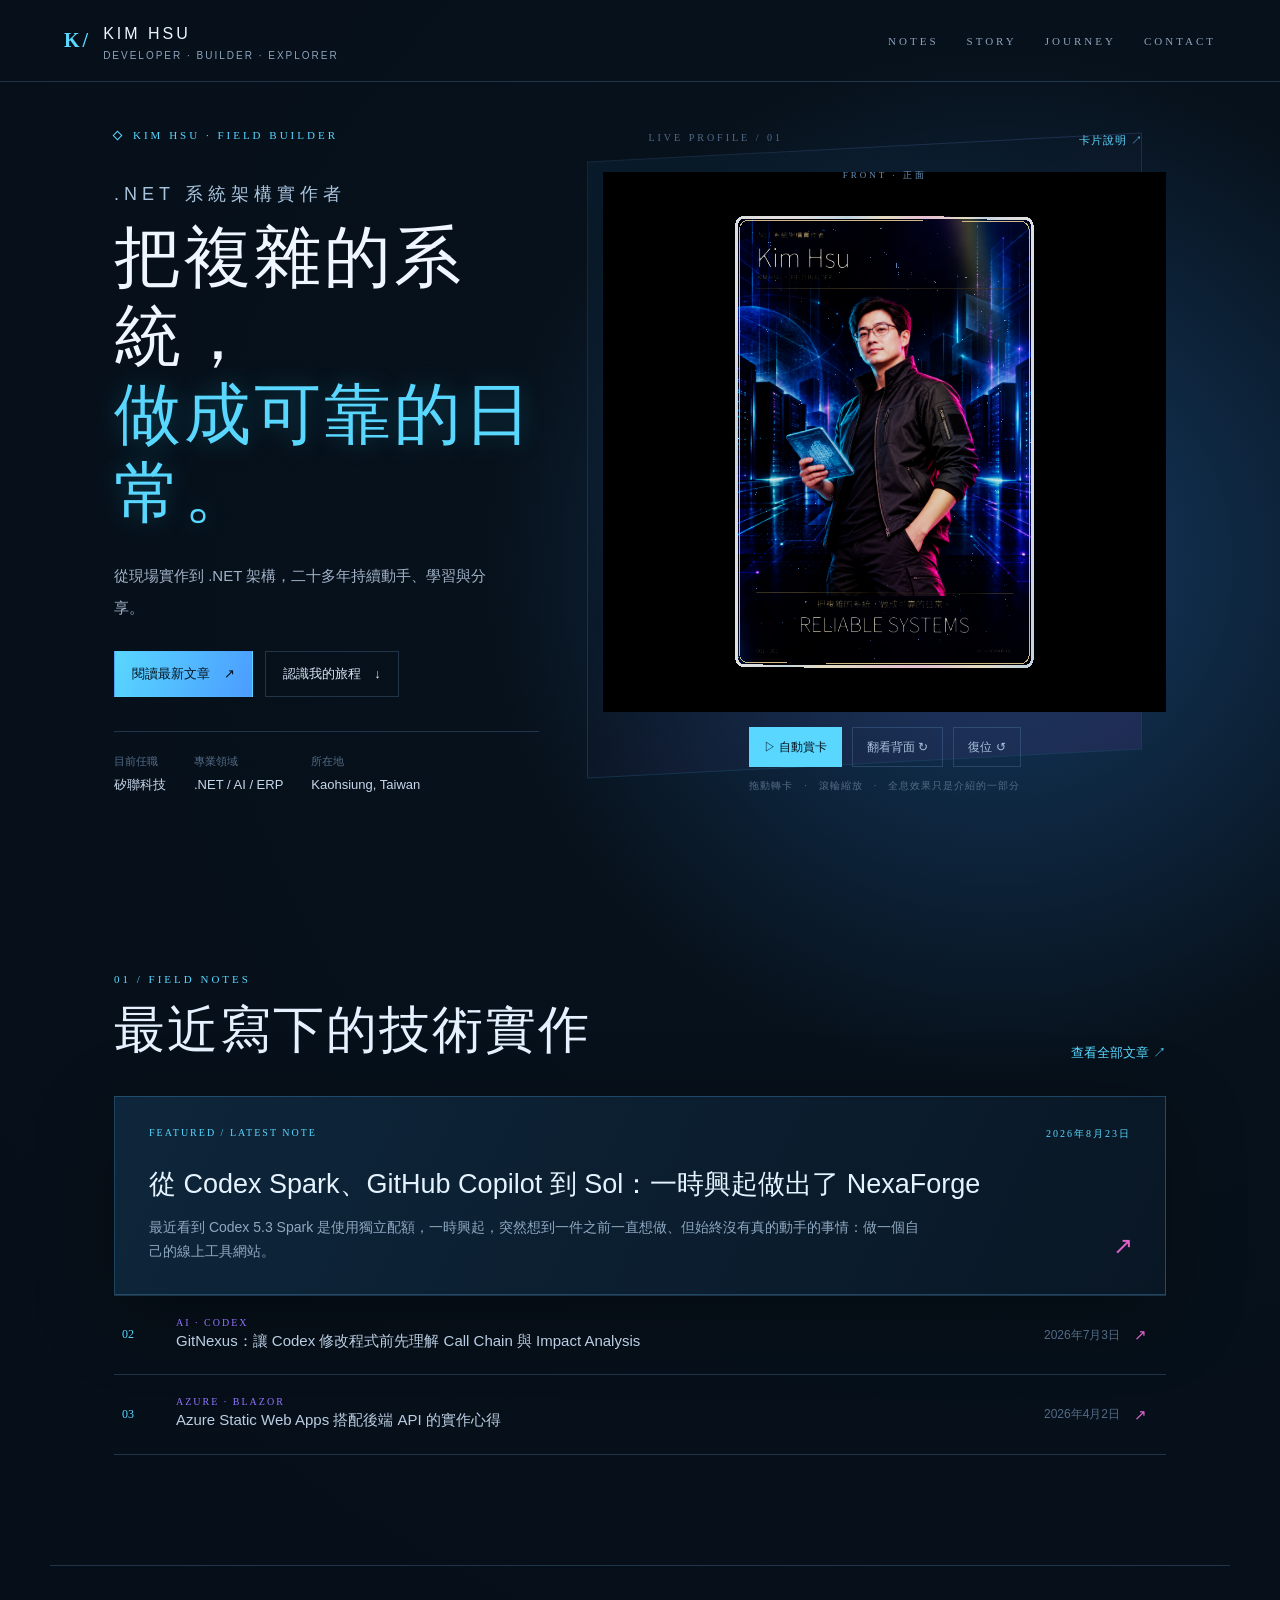
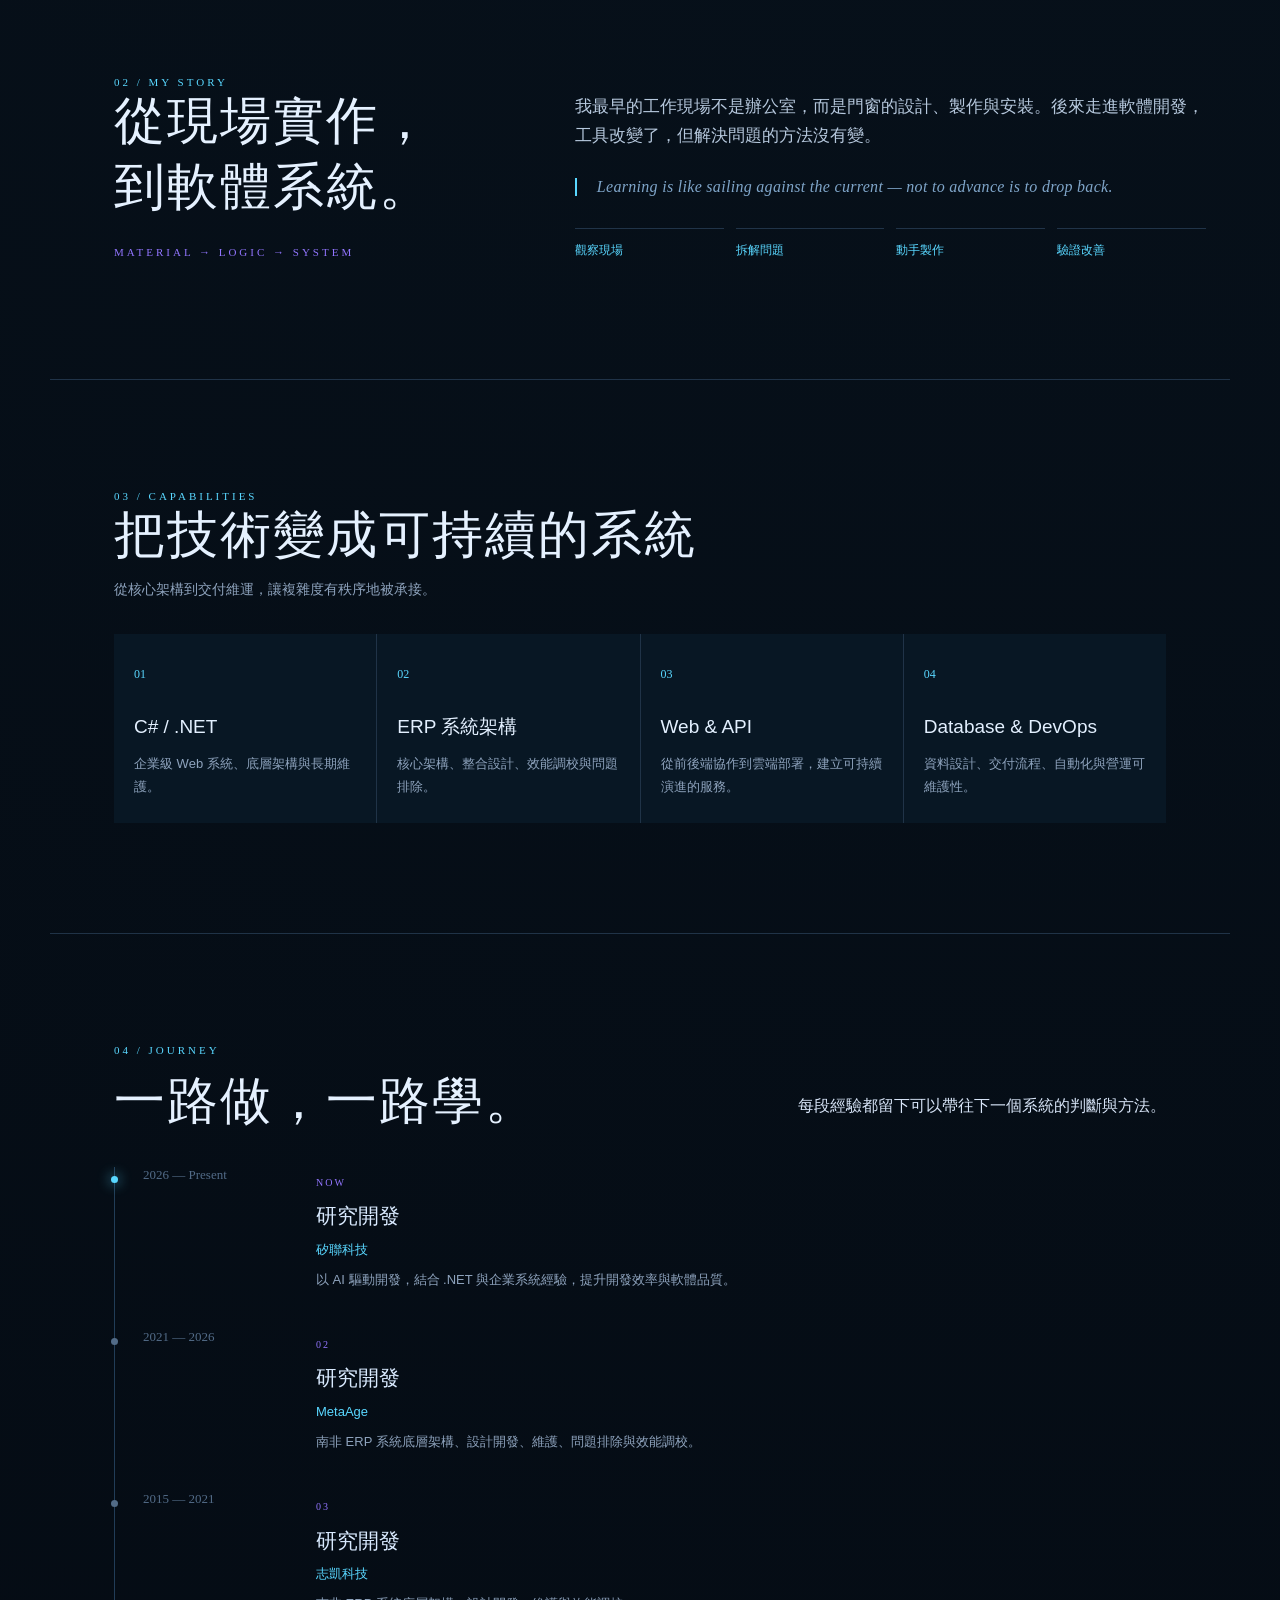
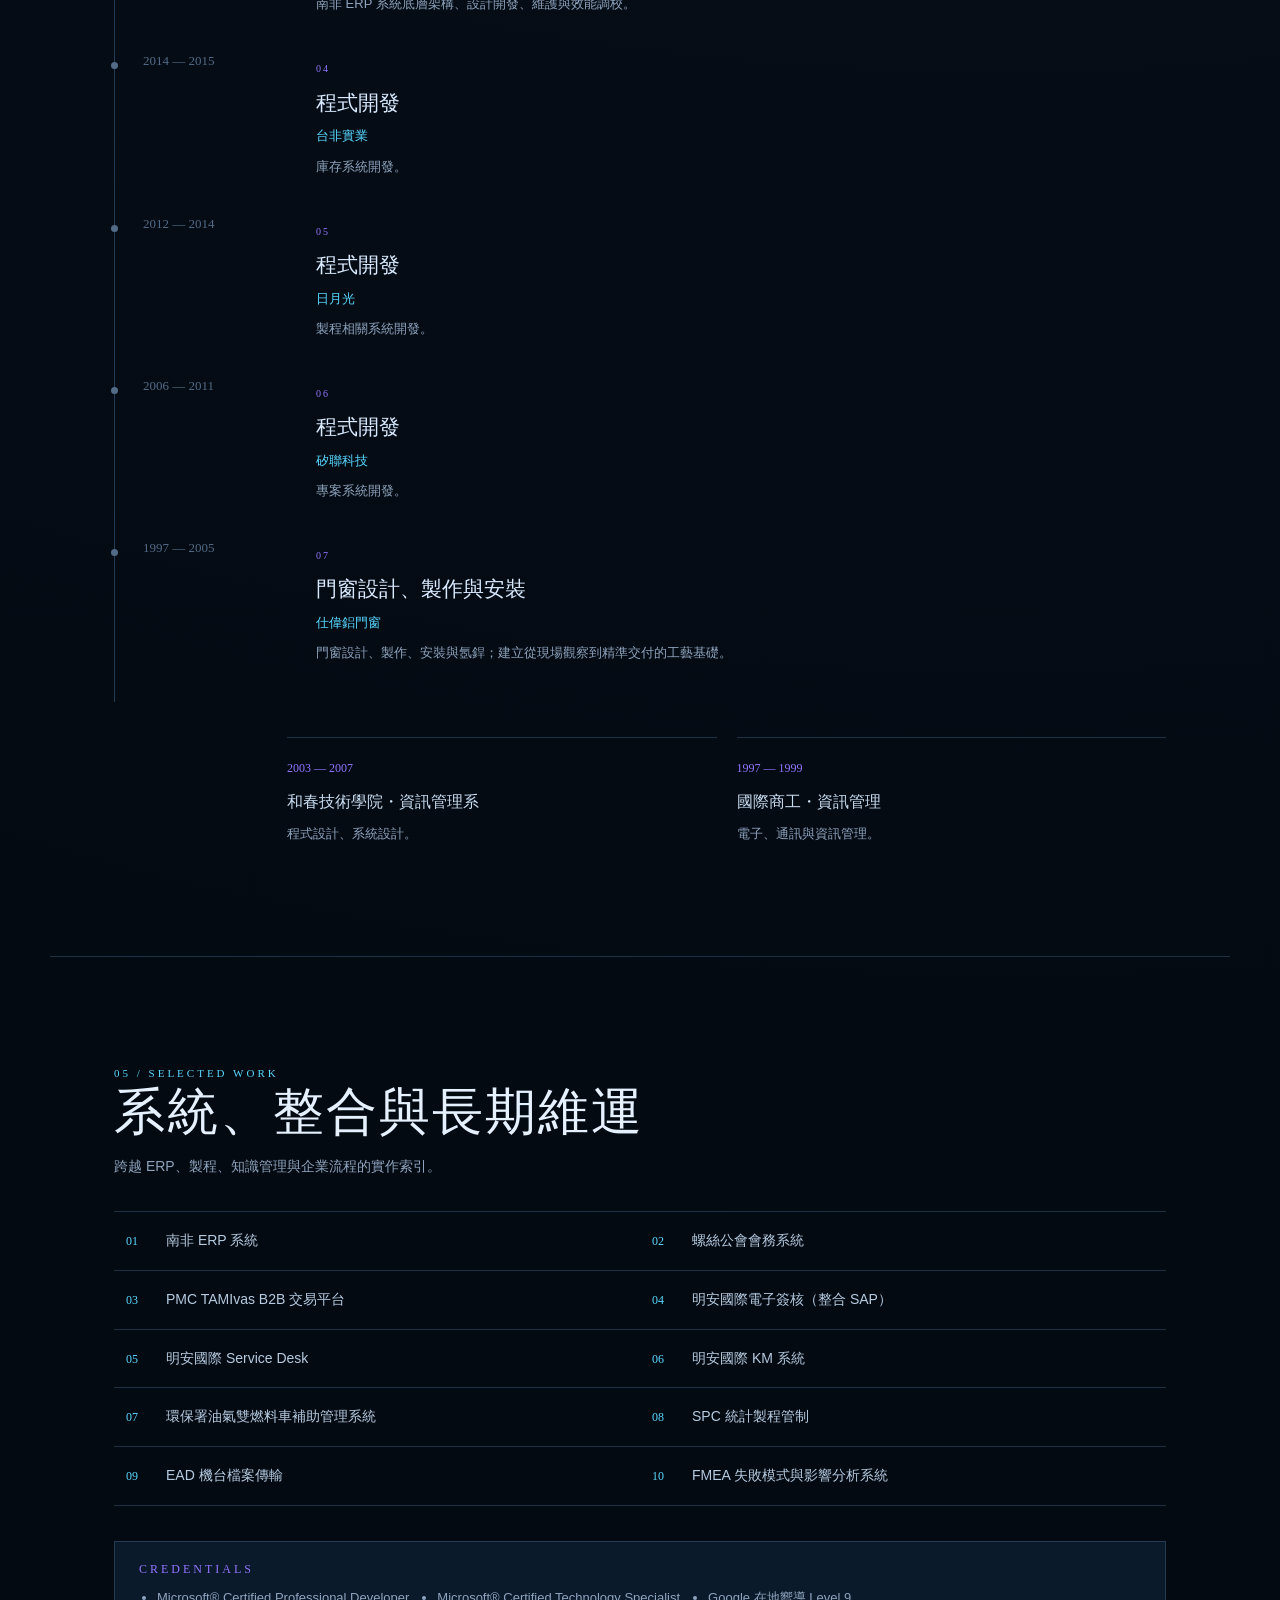
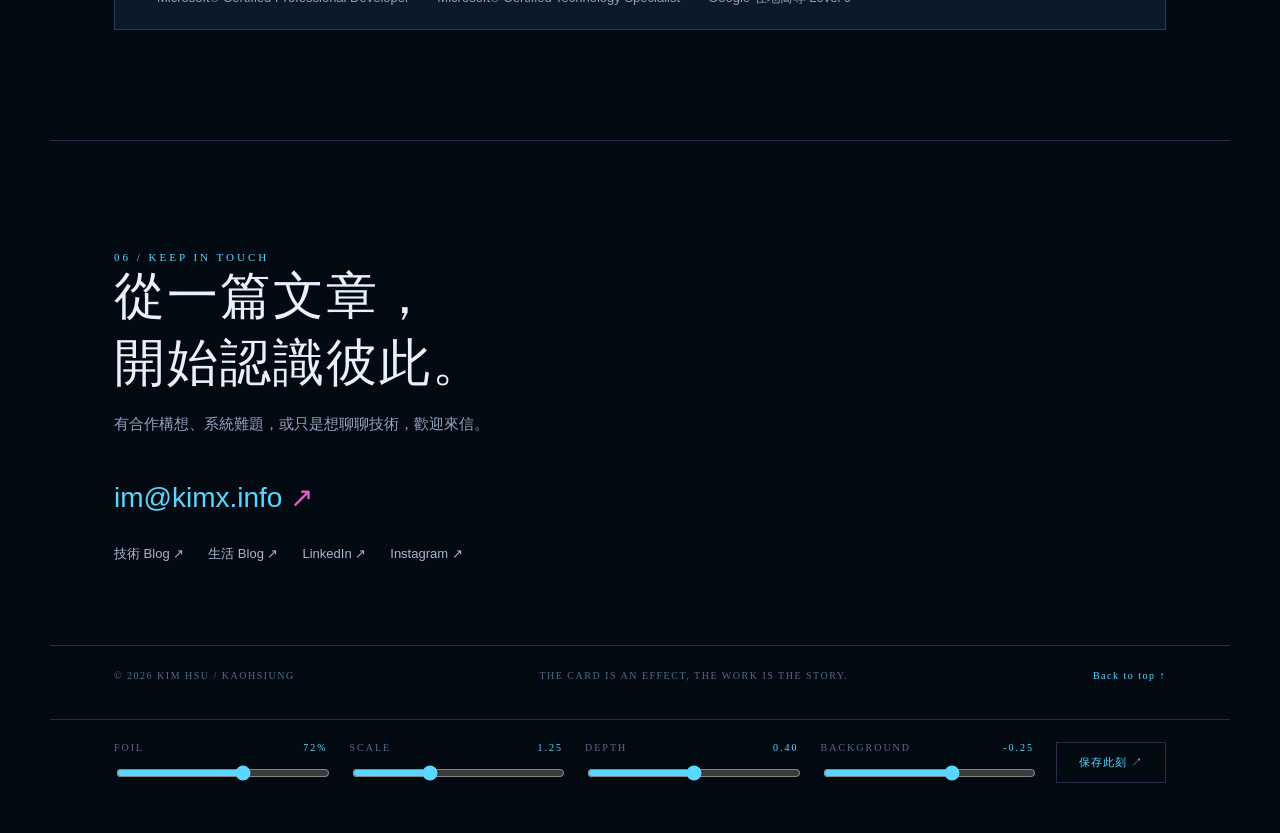
==== commit 6523c9bd: "Bundle holographic card runtime for static hosting" ====
--- a/web/index.html
+++ b/web/index.html
@@ -8,7 +8,7 @@
   <title>Kim Hsu｜.NET 開發者與系統架構實作者</title>
   <link rel="icon" href="./favicon.svg" type="image/svg+xml">
   <link rel="stylesheet" href="./style.css">
-  <script type="importmap">{"imports":{"three":"./node_modules/three/build/three.module.js","three/addons/":"./node_modules/three/examples/jsm/"}}</script>
+  <script type="importmap">{"imports":{"three":"./assets/three/build/three.module.js","three/addons/":"./assets/three/examples/jsm/"}}</script>
 </head>
 <body>
   <a class="skip-link" href="#main-content">跳至主要內容</a>
@@ -58,6 +58,6 @@
 
   <section class="card-controls" aria-label="全息卡效果控制"><label>FOIL <output id="foil-value">72%</output><input id="foil" type="range" min="0" max="1.2" step="0.01" value="0.72"></label><label>SCALE <output id="scale-value">1.25</output><input id="scale" type="range" min="1" max="1.7" step="0.01" value="1.25"></label><label>DEPTH <output id="depth-value">0.40</output><input id="depth" type="range" min="0" max="0.8" step="0.01" value="0.4"></label><label>BACKGROUND <output id="bg-depth-value">−0.25</output><input id="bg-depth" type="range" min="-0.65" max="0" step="0.01" value="-0.25"></label><button id="save" type="button">保存此刻 ↗</button></section>
   <dialog id="about"><button class="close" type="button" aria-label="關閉">×</button><p class="eyebrow">ABOUT THE EFFECT</p><h2>卡片是效果，作品才是主體。</h2><p>這張互動全息卡把 Kim 的形象、工程線稿與技術語彙做成一個可以旋轉的視覺入口；網站真正要介紹的，是從現場實作一路走到 .NET、AI 與企業系統的經驗。</p><p>拖動卡面或使用方向鍵轉動；F 翻面；R 復位。滑桿只調整卡片效果，不改變個人介紹內容。</p></dialog>
-  <script type="module" src="./app.js"></script>
+  <script src="./app.bundle.js"></script>
 </body>
 </html>
